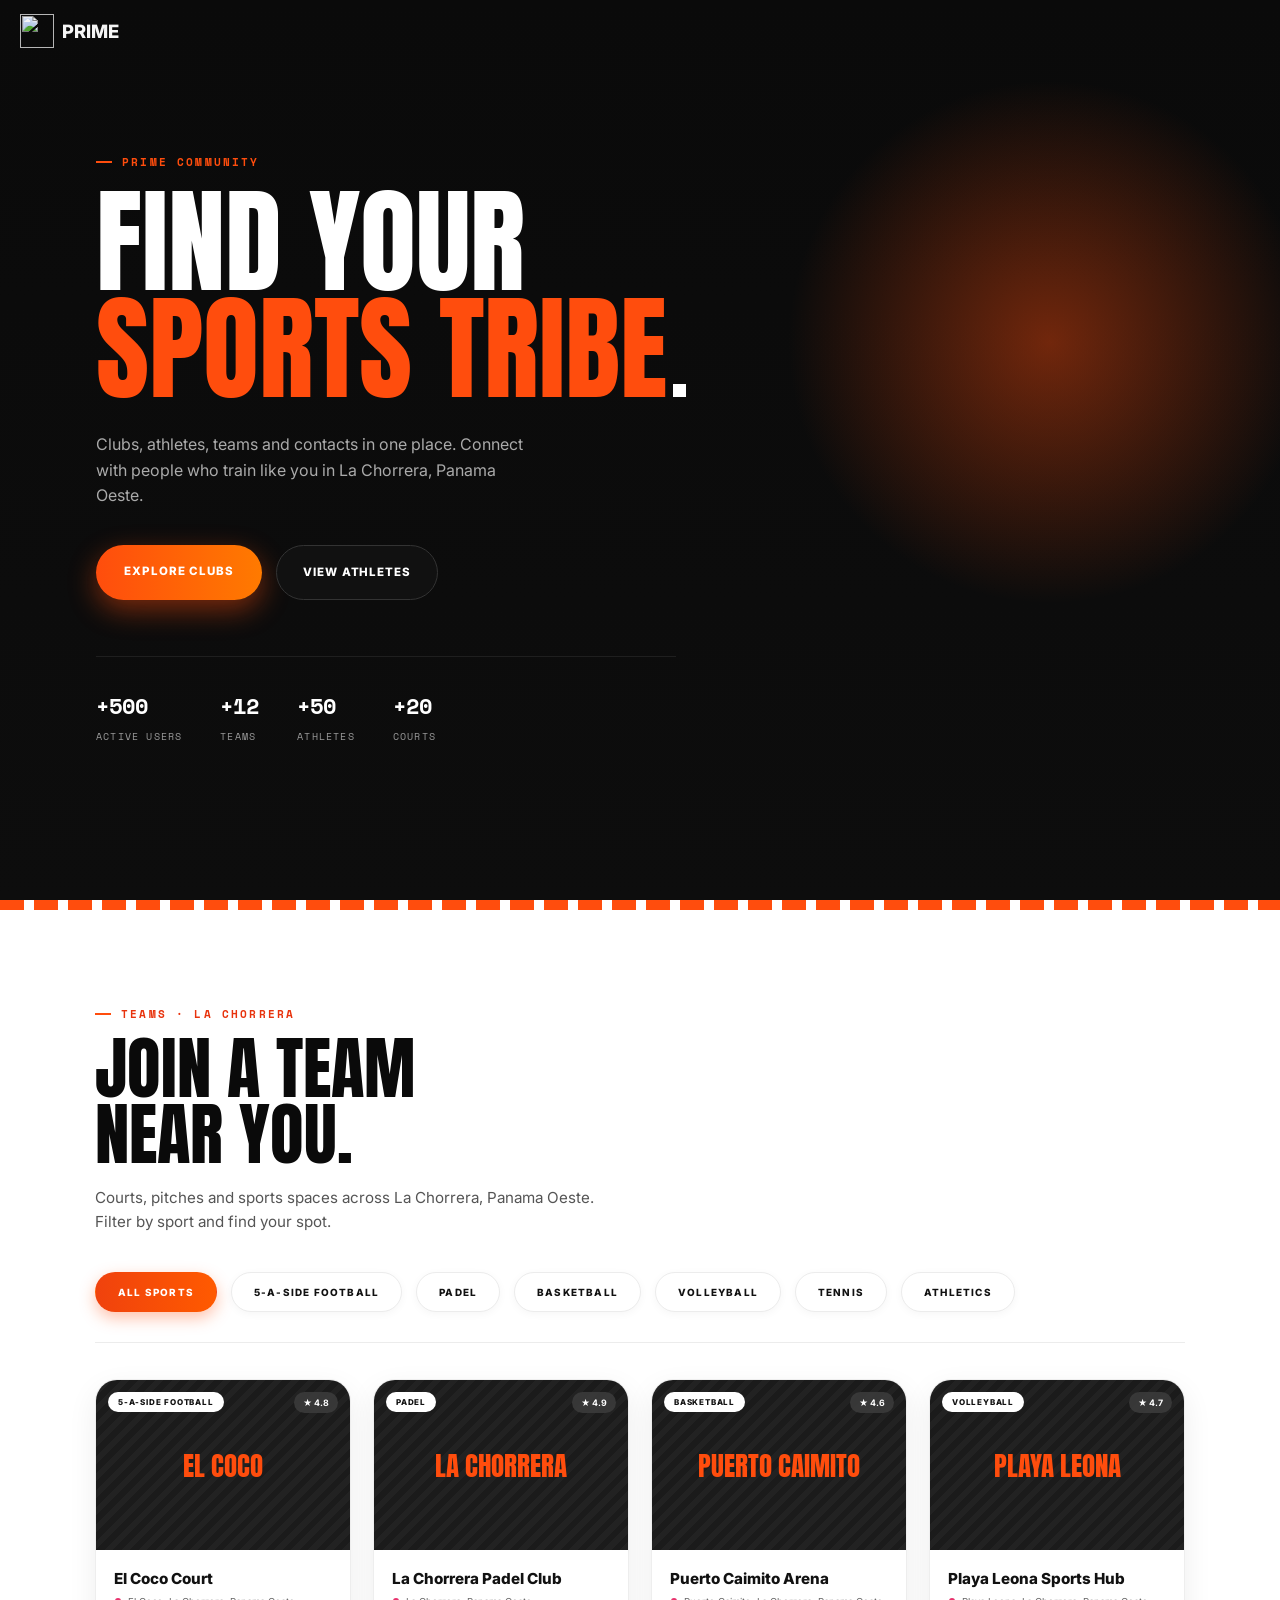
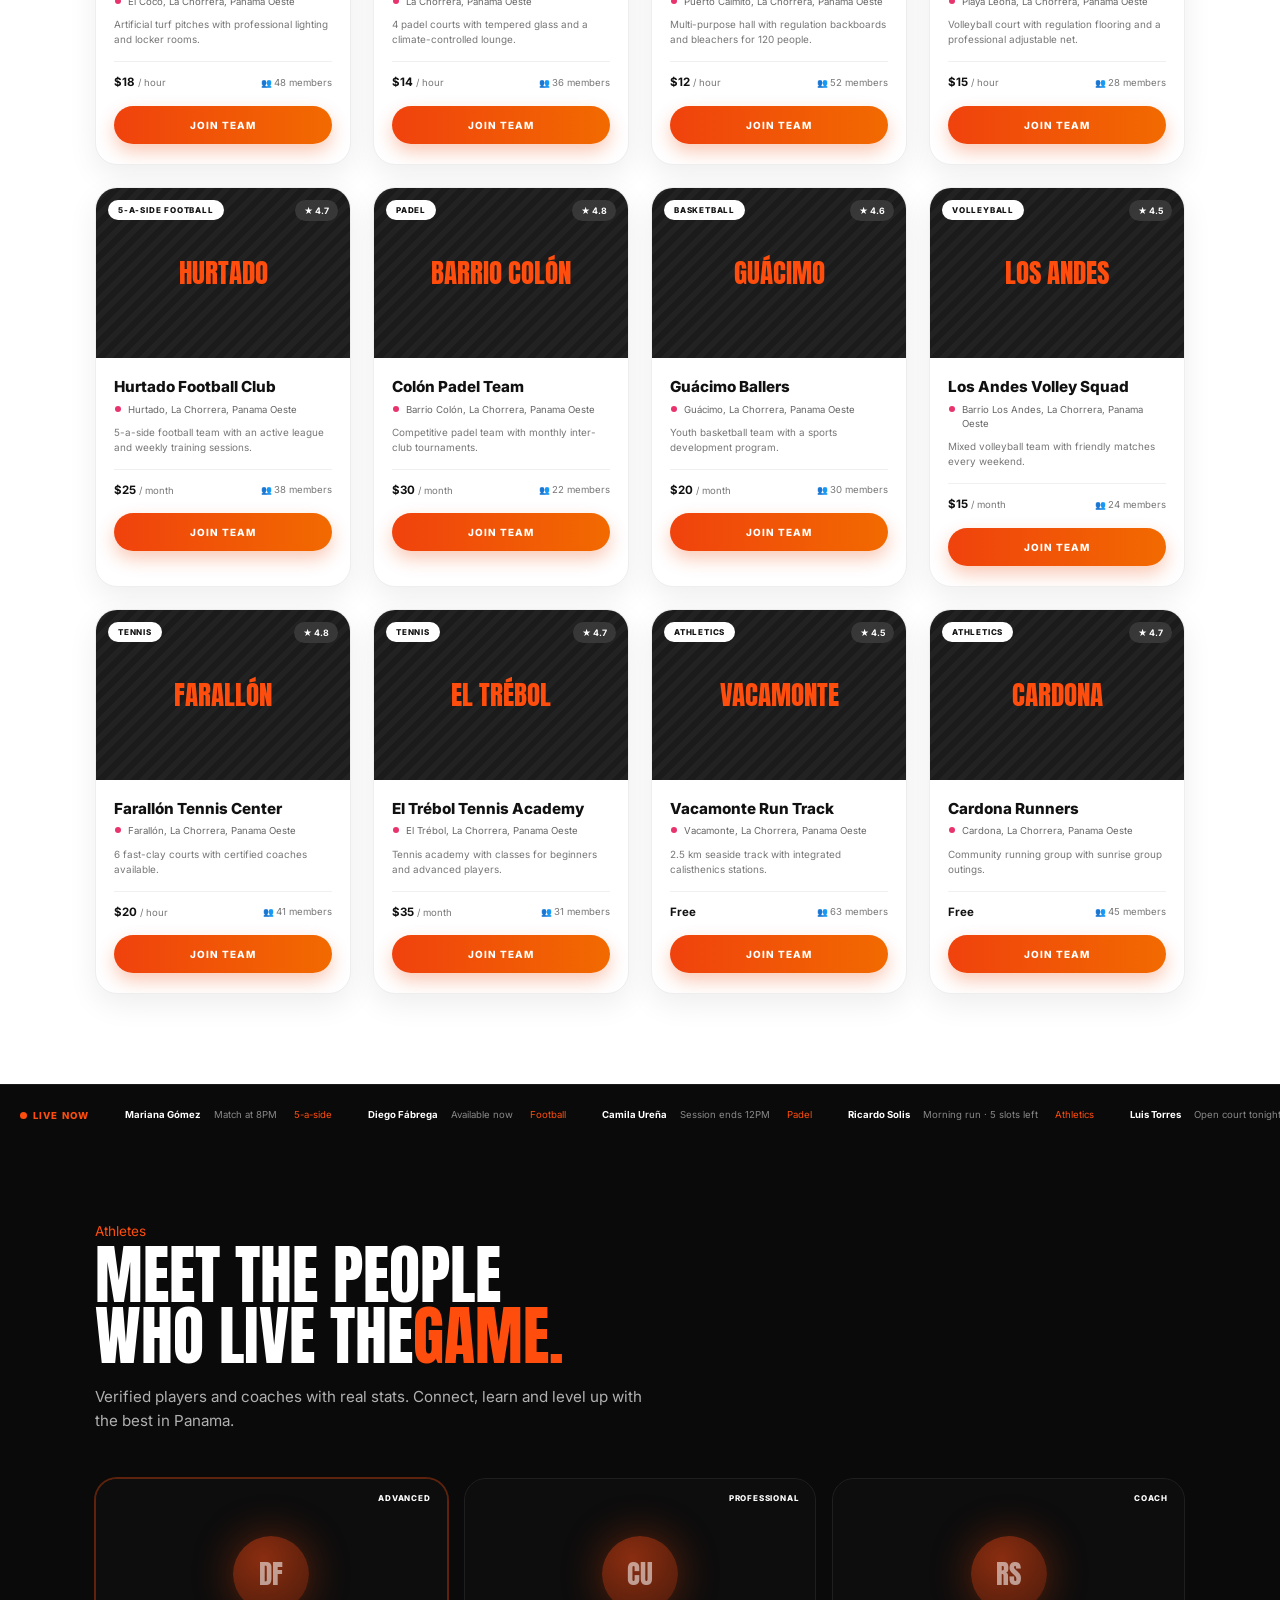
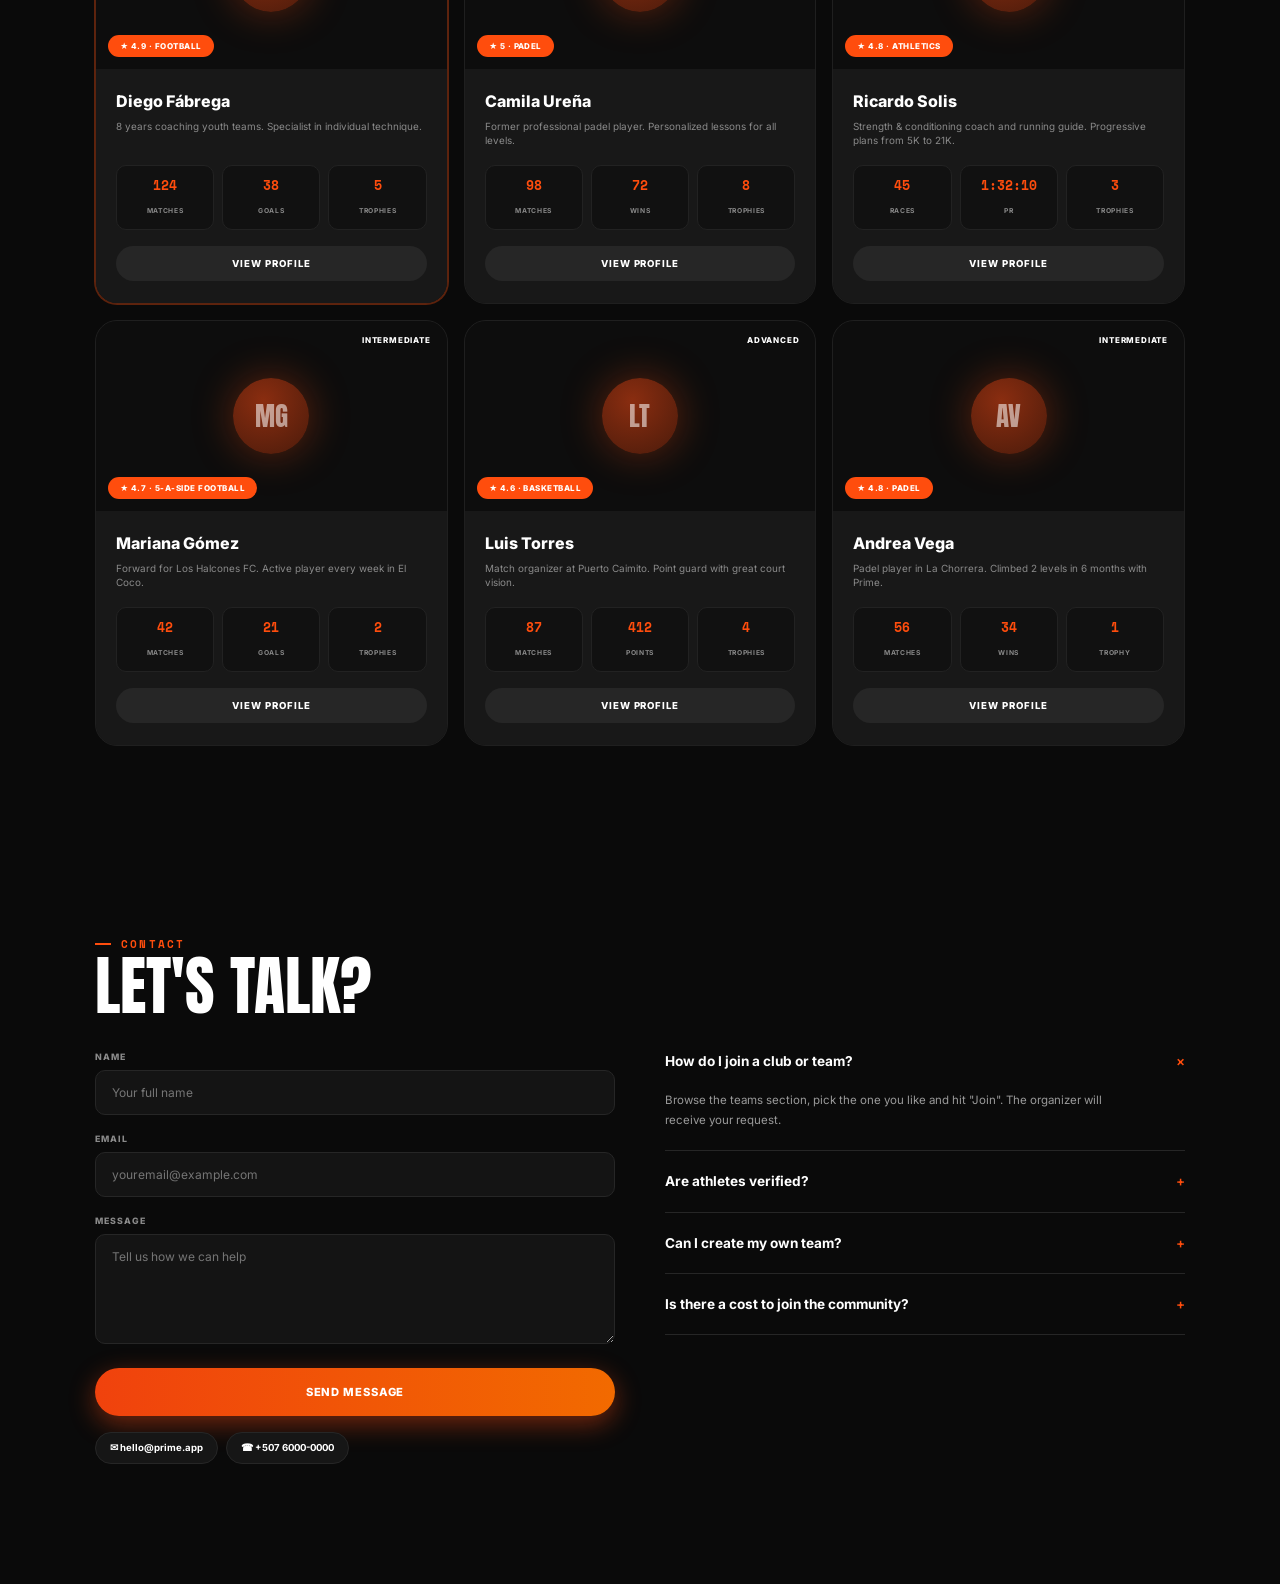
==== community.html @ 1e7c61e5 "Add files via upload" ====
<!DOCTYPE html>
<html lang="en">
<head>
  <meta charset="UTF-8">
  <meta name="viewport" content="width=device-width, initial-scale=1.0">
  <title>Community | PRIME</title>
  <link rel="preconnect" href="https://fonts.googleapis.com">
  <link rel="preconnect" href="https://fonts.gstatic.com" crossorigin>
  <link href="https://fonts.googleapis.com/css2?family=Anton&family=Inter:wght@400;500;600;700;800&family=Space+Mono:wght@400;700&display=swap" rel="stylesheet">
  <link rel="stylesheet" href="community.css">
</head>
<body>

  <!-- ===================== HEADER ===================== -->
  <header class="topbar">
    <a href="index.html" class="brand">
      <img src="images/logo.png" alt="" class="brand-icon">
      <span>PRIME</span>
    </a>
  </header>

  <main>

    <!-- ===================== HERO ===================== -->
    <section class="hero" id="top">
      <div class="hero-inner">
        <p class="kicker mono"><span class="dash"></span>PRIME COMMUNITY</p>
        <h1 class="hero-title">
          FIND YOUR<br>
          <span class="accent">SPORTS TRIBE</span><i class="square"></i>
        </h1>
        <p class="hero-text">Clubs, athletes, teams and contacts in one place. Connect with people who train like you in La Chorrera, Panama Oeste.</p>

        <div class="hero-actions">
          <a href="#teams" class="btn-orange-pill">EXPLORE CLUBS</a>
          <a href="#athletes" class="btn-outline-pill">VIEW ATHLETES</a>
        </div>

        <ul class="hero-stats">
          <li><strong>+500</strong><span>ACTIVE USERS</span></li>
          <li><strong>+12</strong><span>TEAMS</span></li>
          <li><strong>+50</strong><span>ATHLETES</span></li>
          <li><strong>+20</strong><span>COURTS</span></li>
        </ul>
      </div>
    </section>

    <!-- Línea punteada naranja -->
    <div class="dash-band" aria-hidden="true"></div>

    <!-- ===================== TEAMS ===================== -->
    <section class="teams" id="teams">
      <div class="wrap">
        <p class="kicker mono red"><span class="dash"></span>TEAMS · LA CHORRERA</p>
        <h2 class="title title-dark">JOIN A TEAM<br>NEAR YOU.</h2>
        <p class="lead">Courts, pitches and sports spaces across La Chorrera, Panama Oeste.<br>Filter by sport and find your spot.</p>

        <!-- Filtros -->
        <div class="filters" id="filters">
          <button type="button" class="filter active" data-filter="all">ALL SPORTS</button>
          <button type="button" class="filter" data-filter="football">5-A-SIDE FOOTBALL</button>
          <button type="button" class="filter" data-filter="padel">PADEL</button>
          <button type="button" class="filter" data-filter="basketball">BASKETBALL</button>
          <button type="button" class="filter" data-filter="volleyball">VOLLEYBALL</button>
          <button type="button" class="filter" data-filter="tennis">TENNIS</button>
          <button type="button" class="filter" data-filter="athletics">ATHLETICS</button>
        </div>

        <!-- Tarjetas de equipos -->
        <div class="team-grid" id="teamGrid">

          <!-- Football -->
          <article class="team-card" data-sport="football">
            <div class="team-cover">
              <span class="sport-tag">5-A-SIDE FOOTBALL</span>
              <span class="rating">★ 4.8</span>
              <h3>EL COCO</h3>
            </div>
            <div class="team-body">
              <h4>El Coco Court</h4>
              <p class="loc">El Coco, La Chorrera, Panama Oeste</p>
              <p class="desc">Artificial turf pitches with professional lighting and locker rooms.</p>
              <div class="team-meta"><span class="price"><b>$18</b> / hour</span><span class="members">48 members</span></div>
              <a href="#" class="btn-join" data-join>JOIN TEAM</a>
            </div>
          </article>

          <article class="team-card" data-sport="padel">
            <div class="team-cover">
              <span class="sport-tag">PADEL</span>
              <span class="rating">★ 4.9</span>
              <h3>LA CHORRERA</h3>
            </div>
            <div class="team-body">
              <h4>La Chorrera Padel Club</h4>
              <p class="loc">La Chorrera, Panama Oeste</p>
              <p class="desc">4 padel courts with tempered glass and a climate-controlled lounge.</p>
              <div class="team-meta"><span class="price"><b>$14</b> / hour</span><span class="members">36 members</span></div>
              <a href="#" class="btn-join" data-join>JOIN TEAM</a>
            </div>
          </article>

          <article class="team-card" data-sport="basketball">
            <div class="team-cover">
              <span class="sport-tag">BASKETBALL</span>
              <span class="rating">★ 4.6</span>
              <h3>PUERTO CAIMITO</h3>
            </div>
            <div class="team-body">
              <h4>Puerto Caimito Arena</h4>
              <p class="loc">Puerto Caimito, La Chorrera, Panama Oeste</p>
              <p class="desc">Multi-purpose hall with regulation backboards and bleachers for 120 people.</p>
              <div class="team-meta"><span class="price"><b>$12</b> / hour</span><span class="members">52 members</span></div>
              <a href="#" class="btn-join" data-join>JOIN TEAM</a>
            </div>
          </article>

          <article class="team-card" data-sport="volleyball">
            <div class="team-cover">
              <span class="sport-tag">VOLLEYBALL</span>
              <span class="rating">★ 4.7</span>
              <h3>PLAYA LEONA</h3>
            </div>
            <div class="team-body">
              <h4>Playa Leona Sports Hub</h4>
              <p class="loc">Playa Leona, La Chorrera, Panama Oeste</p>
              <p class="desc">Volleyball court with regulation flooring and a professional adjustable net.</p>
              <div class="team-meta"><span class="price"><b>$15</b> / hour</span><span class="members">28 members</span></div>
              <a href="#" class="btn-join" data-join>JOIN TEAM</a>
            </div>
          </article>

          <article class="team-card" data-sport="football">
            <div class="team-cover">
              <span class="sport-tag">5-A-SIDE FOOTBALL</span>
              <span class="rating">★ 4.7</span>
              <h3>HURTADO</h3>
            </div>
            <div class="team-body">
              <h4>Hurtado Football Club</h4>
              <p class="loc">Hurtado, La Chorrera, Panama Oeste</p>
              <p class="desc">5-a-side football team with an active league and weekly training sessions.</p>
              <div class="team-meta"><span class="price"><b>$25</b> / month</span><span class="members">38 members</span></div>
              <a href="#" class="btn-join" data-join>JOIN TEAM</a>
            </div>
          </article>

          <article class="team-card" data-sport="padel">
            <div class="team-cover">
              <span class="sport-tag">PADEL</span>
              <span class="rating">★ 4.8</span>
              <h3>BARRIO COLÓN</h3>
            </div>
            <div class="team-body">
              <h4>Colón Padel Team</h4>
              <p class="loc">Barrio Colón, La Chorrera, Panama Oeste</p>
              <p class="desc">Competitive padel team with monthly inter-club tournaments.</p>
              <div class="team-meta"><span class="price"><b>$30</b> / month</span><span class="members">22 members</span></div>
              <a href="#" class="btn-join" data-join>JOIN TEAM</a>
            </div>
          </article>

          <article class="team-card" data-sport="basketball">
            <div class="team-cover">
              <span class="sport-tag">BASKETBALL</span>
              <span class="rating">★ 4.6</span>
              <h3>GUÁCIMO</h3>
            </div>
            <div class="team-body">
              <h4>Guácimo Ballers</h4>
              <p class="loc">Guácimo, La Chorrera, Panama Oeste</p>
              <p class="desc">Youth basketball team with a sports development program.</p>
              <div class="team-meta"><span class="price"><b>$20</b> / month</span><span class="members">30 members</span></div>
              <a href="#" class="btn-join" data-join>JOIN TEAM</a>
            </div>
          </article>

          <article class="team-card" data-sport="volleyball">
            <div class="team-cover">
              <span class="sport-tag">VOLLEYBALL</span>
              <span class="rating">★ 4.5</span>
              <h3>LOS ANDES</h3>
            </div>
            <div class="team-body">
              <h4>Los Andes Volley Squad</h4>
              <p class="loc">Barrio Los Andes, La Chorrera, Panama Oeste</p>
              <p class="desc">Mixed volleyball team with friendly matches every weekend.</p>
              <div class="team-meta"><span class="price"><b>$15</b> / month</span><span class="members">24 members</span></div>
              <a href="#" class="btn-join" data-join>JOIN TEAM</a>
            </div>
          </article>

          <article class="team-card" data-sport="tennis">
            <div class="team-cover">
              <span class="sport-tag">TENNIS</span>
              <span class="rating">★ 4.8</span>
              <h3>FARALLÓN</h3>
            </div>
            <div class="team-body">
              <h4>Farallón Tennis Center</h4>
              <p class="loc">Farallón, La Chorrera, Panama Oeste</p>
              <p class="desc">6 fast-clay courts with certified coaches available.</p>
              <div class="team-meta"><span class="price"><b>$20</b> / hour</span><span class="members">41 members</span></div>
              <a href="#" class="btn-join" data-join>JOIN TEAM</a>
            </div>
          </article>

          <article class="team-card" data-sport="tennis">
            <div class="team-cover">
              <span class="sport-tag">TENNIS</span>
              <span class="rating">★ 4.7</span>
              <h3>EL TRÉBOL</h3>
            </div>
            <div class="team-body">
              <h4>El Trébol Tennis Academy</h4>
              <p class="loc">El Trébol, La Chorrera, Panama Oeste</p>
              <p class="desc">Tennis academy with classes for beginners and advanced players.</p>
              <div class="team-meta"><span class="price"><b>$35</b> / month</span><span class="members">31 members</span></div>
              <a href="#" class="btn-join" data-join>JOIN TEAM</a>
            </div>
          </article>

          <article class="team-card" data-sport="athletics">
            <div class="team-cover">
              <span class="sport-tag">ATHLETICS</span>
              <span class="rating">★ 4.5</span>
              <h3>VACAMONTE</h3>
            </div>
            <div class="team-body">
              <h4>Vacamonte Run Track</h4>
              <p class="loc">Vacamonte, La Chorrera, Panama Oeste</p>
              <p class="desc">2.5 km seaside track with integrated calisthenics stations.</p>
              <div class="team-meta"><span class="price"><b>Free</b></span><span class="members">63 members</span></div>
              <a href="#" class="btn-join" data-join>JOIN TEAM</a>
            </div>
          </article>

          <article class="team-card" data-sport="athletics">
            <div class="team-cover">
              <span class="sport-tag">ATHLETICS</span>
              <span class="rating">★ 4.7</span>
              <h3>CARDONA</h3>
            </div>
            <div class="team-body">
              <h4>Cardona Runners</h4>
              <p class="loc">Cardona, La Chorrera, Panama Oeste</p>
              <p class="desc">Community running group with sunrise group outings.</p>
              <div class="team-meta"><span class="price"><b>Free</b></span><span class="members">45 members</span></div>
              <a href="#" class="btn-join" data-join>JOIN TEAM</a>
            </div>
          </article>

        </div>
      </div>
    </section>

    <!-- ===================== LIVE TICKER ===================== -->
    <div class="ticker" aria-label="Live activity">
      <div class="ticker-track">
        <span class="live"><i></i>LIVE NOW</span>
        <span class="t-item"><b>Mariana Gómez</b> Match at 8PM <em>5-a-side</em></span>
        <span class="t-item"><b>Diego Fábrega</b> Available now <em>Football</em></span>
        <span class="t-item"><b>Camila Ureña</b> Session ends 12PM <em>Padel</em></span>
        <span class="t-item"><b>Ricardo Solis</b> Morning run · 5 slots left <em>Athletics</em></span>
        <span class="t-item"><b>Luis Torres</b> Open court tonight <em>Basketball</em></span>
        <!-- Repetido para que el desplazamiento sea continuo -->
        <span class="live"><i></i>LIVE NOW</span>
        <span class="t-item"><b>Mariana Gómez</b> Match at 8PM <em>5-a-side</em></span>
        <span class="t-item"><b>Diego Fábrega</b> Available now <em>Football</em></span>
        <span class="t-item"><b>Camila Ureña</b> Session ends 12PM <em>Padel</em></span>
        <span class="t-item"><b>Ricardo Solis</b> Morning run · 5 slots left <em>Athletics</em></span>
        <span class="t-item"><b>Luis Torres</b> Open court tonight <em>Basketball</em></span>
      </div>
    </div>

    <!-- ===================== ATHLETES ===================== -->
    <section class="athletes" id="athletes">
      <div class="wrap">
        <p class="kicker-plain">Athletes</p>
        <h2 class="title title-light">MEET THE PEOPLE<br>WHO LIVE THE<span class="accent">GAME.</span></h2>
        <p class="lead lead-light">Verified players and coaches with real stats. Connect, learn and level up with the best in Panama.</p>

        <div class="athlete-grid">

          <article class="athlete-card featured">
            <div class="athlete-top">
              <span class="level">ADVANCED</span>
              <div class="avatar">DF</div>
              <span class="pill">★ 4.9 · FOOTBALL</span>
            </div>
            <div class="athlete-body">
              <h3>Diego Fábrega</h3>
              <p>8 years coaching youth teams. Specialist in individual technique.</p>
              <ul class="stats3">
                <li><strong>124</strong><span>MATCHES</span></li>
                <li><strong>38</strong><span>GOALS</span></li>
                <li><strong>5</strong><span>TROPHIES</span></li>
              </ul>
              <a href="#" class="btn-profile" data-athlete="df">VIEW PROFILE</a>
            </div>
          </article>

          <article class="athlete-card">
            <div class="athlete-top">
              <span class="level">PROFESSIONAL</span>
              <div class="avatar">CU</div>
              <span class="pill">★ 5 · PADEL</span>
            </div>
            <div class="athlete-body">
              <h3>Camila Ureña</h3>
              <p>Former professional padel player. Personalized lessons for all levels.</p>
              <ul class="stats3">
                <li><strong>98</strong><span>MATCHES</span></li>
                <li><strong>72</strong><span>WINS</span></li>
                <li><strong>8</strong><span>TROPHIES</span></li>
              </ul>
              <a href="#" class="btn-profile" data-athlete="cu">VIEW PROFILE</a>
            </div>
          </article>

          <article class="athlete-card">
            <div class="athlete-top">
              <span class="level">COACH</span>
              <div class="avatar">RS</div>
              <span class="pill">★ 4.8 · ATHLETICS</span>
            </div>
            <div class="athlete-body">
              <h3>Ricardo Solis</h3>
              <p>Strength &amp; conditioning coach and running guide. Progressive plans from 5K to 21K.</p>
              <ul class="stats3">
                <li><strong>45</strong><span>RACES</span></li>
                <li><strong>1:32:10</strong><span>PR</span></li>
                <li><strong>3</strong><span>TROPHIES</span></li>
              </ul>
              <a href="#" class="btn-profile" data-athlete="rs">VIEW PROFILE</a>
            </div>
          </article>

          <article class="athlete-card">
            <div class="athlete-top">
              <span class="level">INTERMEDIATE</span>
              <div class="avatar">MG</div>
              <span class="pill">★ 4.7 · 5-A-SIDE FOOTBALL</span>
            </div>
            <div class="athlete-body">
              <h3>Mariana Gómez</h3>
              <p>Forward for Los Halcones FC. Active player every week in El Coco.</p>
              <ul class="stats3">
                <li><strong>42</strong><span>MATCHES</span></li>
                <li><strong>21</strong><span>GOALS</span></li>
                <li><strong>2</strong><span>TROPHIES</span></li>
              </ul>
              <a href="#" class="btn-profile" data-athlete="mg">VIEW PROFILE</a>
            </div>
          </article>

          <article class="athlete-card">
            <div class="athlete-top">
              <span class="level">ADVANCED</span>
              <div class="avatar">LT</div>
              <span class="pill">★ 4.6 · BASKETBALL</span>
            </div>
            <div class="athlete-body">
              <h3>Luis Torres</h3>
              <p>Match organizer at Puerto Caimito. Point guard with great court vision.</p>
              <ul class="stats3">
                <li><strong>87</strong><span>MATCHES</span></li>
                <li><strong>412</strong><span>POINTS</span></li>
                <li><strong>4</strong><span>TROPHIES</span></li>
              </ul>
              <a href="#" class="btn-profile" data-athlete="lt">VIEW PROFILE</a>
            </div>
          </article>

          <article class="athlete-card">
            <div class="athlete-top">
              <span class="level">INTERMEDIATE</span>
              <div class="avatar">AV</div>
              <span class="pill">★ 4.8 · PADEL</span>
            </div>
            <div class="athlete-body">
              <h3>Andrea Vega</h3>
              <p>Padel player in La Chorrera. Climbed 2 levels in 6 months with Prime.</p>
              <ul class="stats3">
                <li><strong>56</strong><span>MATCHES</span></li>
                <li><strong>34</strong><span>WINS</span></li>
                <li><strong>1</strong><span>TROPHY</span></li>
              </ul>
              <a href="#" class="btn-profile" data-athlete="av">VIEW PROFILE</a>
            </div>
          </article>

        </div>
      </div>
    </section>

    <!-- ===================== CONTACT ===================== -->
    <section class="contact" id="contact">
      <div class="wrap">
        <p class="kicker mono"><span class="dash"></span>CONTACT</p>
        <h2 class="title title-light">LET'S TALK?</h2>

        <div class="contact-grid">
          <form class="contact-form" action="#" method="post">
            <label for="c-name">NAME</label>
            <input type="text" id="c-name" name="name" placeholder="Your full name" required>

            <label for="c-email">EMAIL</label>
            <input type="email" id="c-email" name="email" placeholder="youremail@example.com" required>

            <label for="c-message">MESSAGE</label>
            <textarea id="c-message" name="message" placeholder="Tell us how we can help"></textarea>

            <button type="submit" class="btn-send">SEND MESSAGE</button>

            <div class="contact-pills">
              <a href="mailto:hello@prime.app">✉ hello@prime.app</a>
              <a href="tel:+50760000000">☎ +507 6000-0000</a>
            </div>
          </form>

          <div class="faq">
            <details open>
              <summary>How do I join a club or team?</summary>
              <p>Browse the teams section, pick the one you like and hit "Join". The organizer will receive your request.</p>
            </details>
            <details>
              <summary>Are athletes verified?</summary>
              <p>Yes. Every athlete and coach profile is reviewed and verified by the Prime team.</p>
            </details>
            <details>
              <summary>Can I create my own team?</summary>
              <p>Yes. Sign in, open your profile and create a group. You can invite players and organize matches.</p>
            </details>
            <details>
              <summary>Is there a cost to join the community?</summary>
              <p>Joining the community is free. Some teams and coaches charge their own fees, shown on each card.</p>
            </details>
          </div>
        </div>
      </div>
    </section>

  </main>

  <!-- ===================== MODAL: REGISTRATION ===================== -->
  <div class="overlay" id="joinOverlay" hidden>
    <div class="modal" role="dialog" aria-modal="true" aria-labelledby="joinName">
      <div class="modal-left">
        <span class="sport-tag" id="joinTag"></span>
        <h3 id="joinName"></h3>
        <p class="modal-place" id="joinPlace"></p>
        <p class="modal-meta"><span id="joinRating"></span><span id="joinMembers"></span></p>
      </div>
      <div class="modal-right">
        <button type="button" class="close" data-close aria-label="Close">×</button>
        <p class="kicker mono red">REGISTRATION</p>
        <p class="modal-desc" id="joinDesc"></p>
        <ul class="feature-chips" id="joinFeatures"></ul>

        <form id="joinForm" action="#" method="post">
          <label for="j-name">FULL NAME</label>
          <input type="text" id="j-name" name="name" placeholder="John Doe" required>
          <label for="j-email">EMAIL</label>
          <input type="email" id="j-email" name="email" placeholder="john@email.com" required>
          <label for="j-phone">PHONE</label>
          <input type="tel" id="j-phone" name="phone" placeholder="+507 6000 0000" required>
          <button type="submit" class="btn-claim">CLAIM YOUR SPOT</button>
        </form>
        <p class="join-done" id="joinDone" hidden>You're in! The organizer will contact you shortly.</p>
      </div>
    </div>
  </div>

  <!-- ===================== DRAWER: ATHLETE PROFILE ===================== -->
  <div class="overlay overlay-drawer" id="profileOverlay" hidden>
    <aside class="drawer" role="dialog" aria-modal="true" aria-label="Athlete profile">
      <button type="button" class="close close-light" data-close aria-label="Close">×</button>
      <div class="drawer-scroll" id="drawerContent"></div>
      <div class="drawer-bar">
        <form class="quick-msg" id="quickForm">
          <input type="text" id="quickInput" placeholder="Quick message to Camila...">
          <button type="submit" aria-label="Send">➤</button>
        </form>
        <button type="button" class="btn-secure" id="secureBtn">SECURE SESSION</button>
      </div>
    </aside>
  </div>

  <script src="community.js"></script>
</body>
</html>
---- community.css ----
/* =========================================================
   PRIME — community.css  (solo para community.html)
   ========================================================= */

:root {
  --bg: #0a0a0a;
  --card-dark: #151515;
  --line: #262626;
  --orange: #ff4d0d;
  --orange-2: #ff7a00;
  --font-display: 'Anton', 'Impact', sans-serif;
  --font-body: 'Inter', sans-serif;
  --font-mono: 'Space Mono', monospace;
}

* { margin: 0; padding: 0; box-sizing: border-box; }
html { scroll-behavior: smooth; }
body { background: var(--bg); color: #fff; font-family: var(--font-body); line-height: 1.5; }
a { color: inherit; text-decoration: none; }
button { font-family: inherit; cursor: pointer; }
.mono { font-family: var(--font-mono); }
.accent { color: var(--orange); }
[hidden] { display: none !important; }

/* ---------- Header ---------- */
.topbar { position: fixed; top: 0; left: 0; z-index: 50; padding: 14px 20px; mix-blend-mode: difference; }
.brand { display: inline-flex; align-items: center; gap: 8px; font: 800 1.15rem var(--font-body); color: #fff; }
.brand-icon { width: 34px; height: 34px; object-fit: contain; }

/* ---------- Shared ---------- */
.kicker {
  display: flex; align-items: center; gap: 10px;
  color: var(--orange); font-size: .68rem; font-weight: 700; letter-spacing: .2em;
}
.kicker .dash { width: 16px; height: 2px; background: var(--orange); }
.kicker.red { color: #e8330d; }
.kicker-plain { color: var(--orange); font-size: .85rem; margin-bottom: 4px; }
.wrap { width: min(1700px, 100% - 190px); margin: 0 auto; }
.title { font: 400 clamp(3rem, 5.4vw, 4.8rem) var(--font-display); line-height: .95; text-transform: uppercase; margin-top: 14px; }
.title-dark { color: #0a0a0a; }
.title-light { color: #fff; margin-top: 4px; }
.lead { margin-top: 18px; font-size: .95rem; color: #555; max-width: 640px; line-height: 1.6; }
.lead-light { color: #b0b0b0; max-width: 560px; }

/* =========================================================
   HERO
   ========================================================= */
.hero {
  min-height: 100vh; display: flex; align-items: center;
  background:
    radial-gradient(circle at 82% 38%, rgba(255, 77, 13, .42), transparent 22%),
    linear-gradient(180deg, #0a0a0a, #0d0d0d);
}
.hero-inner { padding: 0 96px; width: 100%; }
.hero-title { font: 400 clamp(5rem, 9vw, 8.4rem) var(--font-display); line-height: .93; text-transform: uppercase; margin-top: 18px; }
.hero-title .square { display: inline-block; width: .11em; height: .11em; background: #fff; margin-left: 6px; }
.hero-text { max-width: 440px; margin-top: 30px; font-size: 1rem; color: #aaa; line-height: 1.6; }
.hero-actions { display: flex; gap: 14px; margin-top: 36px; }
.btn-orange-pill {
  background: linear-gradient(90deg, var(--orange), var(--orange-2)); color: #fff;
  font-weight: 800; font-size: .72rem; letter-spacing: .08em;
  padding: 18px 28px; border-radius: 999px; box-shadow: 0 10px 28px rgba(255, 77, 13, .45);
}
.btn-outline-pill {
  border: 1px solid #333; background: #111; color: #fff;
  font-weight: 800; font-size: .72rem; letter-spacing: .08em; padding: 18px 26px; border-radius: 999px;
}
.btn-outline-pill:hover { border-color: var(--orange); }
.hero-stats { list-style: none; display: flex; gap: 38px; margin-top: 56px; padding-top: 32px; border-top: 1px solid #1f1f1f; width: 580px; max-width: 100%; }
.hero-stats strong { display: block; font: 700 1.4rem var(--font-mono); }
.hero-stats span { font: 400 .62rem var(--font-mono); color: #999; letter-spacing: .12em; }

/* Banda punteada */
.dash-band {
  height: 16px; background: #fff; position: relative;
}
.dash-band::before {
  content: ""; position: absolute; left: 0; right: 0; top: 0; height: 10px;
  background: repeating-linear-gradient(90deg, var(--orange) 0 24px, transparent 24px 34px);
}

/* =========================================================
   TEAMS (zona clara)
   ========================================================= */
.teams { background: #fff; color: #111; padding: 90px 0 90px; }
.filters { display: flex; flex-wrap: wrap; gap: 14px; margin: 38px 0 0; padding-bottom: 30px; border-bottom: 1px solid #ececec; }
.filter {
  font: 800 .62rem var(--font-body); letter-spacing: .12em; color: #111;
  background: #fff; border: 1px solid #ececec; border-radius: 999px; padding: 13px 22px;
  box-shadow: 0 2px 8px rgba(0,0,0,.04); transition: .2s;
}
.filter:hover { border-color: #bbb; }
.filter.active { background: linear-gradient(90deg, #f0420d, #ff5a00); color: #fff; border-color: transparent; box-shadow: 0 6px 16px rgba(255, 77, 13, .35); }

.team-grid { display: grid; grid-template-columns: repeat(4, 1fr); gap: 22px; margin-top: 36px; }
.team-card {
  background: #fff; border: 1px solid #eee; border-radius: 22px; overflow: hidden;
  box-shadow: 0 10px 30px rgba(0,0,0,.07); transition: .25s;
}
.team-card:hover { transform: translateY(-4px); box-shadow: 0 18px 40px rgba(255, 77, 13, .18); }
.team-cover {
  position: relative; height: 170px; display: grid; place-items: center; text-align: center; padding: 0 14px;
  background: repeating-linear-gradient(135deg, #1b1b1b 0 6px, #222 6px 12px);
}
.team-cover h3 { font: 400 1.7rem var(--font-display); color: #ff4d0d; line-height: 1; text-transform: uppercase; }
.sport-tag {
  position: absolute; top: 12px; left: 12px; background: #fff; color: #111;
  font: 800 .5rem var(--font-body); letter-spacing: .1em; padding: 5px 10px; border-radius: 999px;
}
.rating {
  position: absolute; top: 12px; right: 12px; background: rgba(60,60,60,.85); color: #fff;
  font: 700 .55rem var(--font-body); padding: 5px 9px; border-radius: 999px;
}
.team-body { padding: 18px 18px 20px; }
.team-body h4 { font-size: .95rem; font-weight: 800; }
.loc { font-size: .6rem; color: #666; margin-top: 4px; padding-left: 14px; position: relative; }
.loc::before { content: ""; position: absolute; left: 1px; top: 3px; width: 6px; height: 6px; border-radius: 50%; background: #e8336d; }
.desc { font-size: .62rem; color: #777; margin-top: 8px; min-height: 32px; line-height: 1.5; }
.team-meta {
  display: flex; justify-content: space-between; align-items: center;
  margin: 12px 0 14px; padding-top: 12px; border-top: 1px solid #f0f0f0; font-size: .6rem; color: #777;
}
.team-meta b { color: #111; font-size: .72rem; }
.members::before { content: "👥 "; font-size: .55rem; }
.btn-join {
  display: block; text-align: center; color: #fff; font: 800 .62rem var(--font-body); letter-spacing: .1em;
  padding: 13px; border-radius: 999px; background: linear-gradient(90deg, #f0420d, #f26a00);
  box-shadow: 0 8px 18px rgba(240, 80, 18, .3);
}
.btn-join:hover { filter: brightness(1.08); }

/* =========================================================
   TICKER
   ========================================================= */
.ticker { background: #0a0a0a; overflow: hidden; white-space: nowrap; padding: 16px 0; border-top: 1px solid #1a1a1a; }
.ticker-track { display: inline-flex; align-items: center; gap: 36px; animation: scroll 40s linear infinite; padding-left: 20px; }
.ticker:hover .ticker-track { animation-play-state: paused; }
.live { display: inline-flex; align-items: center; gap: 6px; color: var(--orange); font: 800 .6rem var(--font-body); letter-spacing: .12em; }
.live i { width: 7px; height: 7px; border-radius: 50%; background: var(--orange); }
.t-item { font-size: .6rem; color: #888; }
.t-item b { color: #fff; margin-right: 10px; }
.t-item em { color: var(--orange); font-style: normal; margin-left: 14px; }
@keyframes scroll { from { transform: translateX(0); } to { transform: translateX(-50%); } }

/* =========================================================
   ATHLETES
   ========================================================= */
.athletes { background: #0a0a0a; padding: 80px 0 90px; }
.athletes .wrap { width: min(1350px, 100% - 190px); }
.athletes .title { font-size: clamp(3rem, 5vw, 4.4rem); }
.athlete-grid { display: grid; grid-template-columns: repeat(3, 1fr); gap: 16px; margin-top: 44px; }
.athlete-card {
  background: #151515; border: 1px solid #1f1f1f; border-radius: 22px; overflow: hidden; transition: .25s;
}
.athlete-card.featured, .athlete-card:hover { border-color: #5a2410; box-shadow: 0 0 0 1px rgba(255, 77, 13, .35); }
.athlete-top {
  position: relative; height: 190px; display: grid; place-items: center;
  background: #0d0d0d;
}
.level { position: absolute; top: 14px; right: 16px; font: 800 .5rem var(--font-body); letter-spacing: .1em; }
.avatar {
  width: 76px; height: 76px; border-radius: 50%; display: grid; place-items: center;
  font: 400 1.7rem var(--font-display); color: rgba(255,255,255,.55);
  background: radial-gradient(circle at 40% 30%, #8a2d10, #4b1b0b);
  box-shadow: 0 0 40px rgba(255, 77, 13, .35);
}
.pill {
  position: absolute; left: 12px; bottom: 12px; background: #ff4d0d; color: #fff;
  font: 800 .5rem var(--font-body); letter-spacing: .06em; padding: 6px 12px; border-radius: 999px;
}
.athlete-body { padding: 20px 20px 22px; background: #181818; }
.athlete-body h3 { font-size: 1rem; font-weight: 800; }
.athlete-body p { font-size: .62rem; color: #8a8a8a; margin-top: 6px; min-height: 30px; line-height: 1.5; }
.stats3 { display: grid; grid-template-columns: repeat(3, 1fr); gap: 8px; margin: 16px 0; list-style: none; }
.stats3 li { background: #111; border: 1px solid #222; border-radius: 10px; text-align: center; padding: 10px 4px; }
.stats3 strong { display: block; color: #ff4d0d; font: 700 .8rem var(--font-mono); }
.stats3 span { font: 700 .42rem var(--font-body); color: #888; letter-spacing: .1em; }
.btn-profile {
  display: block; text-align: center; background: #262626; border-radius: 999px;
  font: 800 .6rem var(--font-body); letter-spacing: .1em; padding: 12px;
}
.btn-profile:hover { background: #333; }

/* ---------- Responsive ---------- */
@media (max-width: 1100px) { .team-grid { grid-template-columns: repeat(2, 1fr); } }
@media (max-width: 900px) {
  .wrap, .athletes .wrap { width: calc(100% - 40px); }
  .hero-inner { padding: 0 20px; }
  .hero-stats { gap: 22px; }
  .athlete-grid { grid-template-columns: 1fr; }
}
@media (max-width: 600px) { .team-grid { grid-template-columns: 1fr; } }

/* =========================================================
   VENTANAS (modal de registro + panel de perfil)
   ========================================================= */
body.no-scroll { overflow: hidden; }
.overlay {
  position: fixed; inset: 0; z-index: 100; display: flex; align-items: center; justify-content: center;
  background: rgba(10, 10, 10, .55); backdrop-filter: blur(10px); -webkit-backdrop-filter: blur(10px);
  opacity: 0; transition: opacity .25s;
}
.overlay.show { opacity: 1; }
.overlay-drawer { justify-content: flex-end; align-items: stretch; background: rgba(0, 0, 0, .6); }

.close {
  position: absolute; top: 18px; right: 20px; width: 28px; height: 28px; border: 0; background: none;
  font-size: 1.4rem; line-height: 1; color: #111; z-index: 3;
}
.close-light { color: #fff; }

/* ---------- Modal de registro ---------- */
.modal {
  display: grid; grid-template-columns: 1fr 1fr; width: min(940px, 100% - 40px); min-height: 340px;
  border-radius: 28px; overflow: hidden; background: #fff; color: #111;
  box-shadow: 0 40px 100px rgba(0,0,0,.5); transform: translateY(14px) scale(.98); transition: transform .25s;
}
.overlay.show .modal { transform: none; }
.modal-left {
  background: #151515; padding: 28px; display: flex; flex-direction: column; justify-content: flex-end; color: #fff;
  min-height: 340px;
}
.modal-left .sport-tag { position: static; align-self: flex-start; margin-bottom: 8px; }
.modal-left h3 { font: 400 2.4rem var(--font-display); color: #ff4d0d; line-height: 1; text-transform: uppercase; }
.modal-place { font-size: .7rem; color: #ccc; margin-top: 6px; padding-left: 14px; position: relative; }
.modal-place::before { content: ""; position: absolute; left: 1px; top: 4px; width: 6px; height: 6px; border-radius: 50%; background: #e8336d; }
.modal-meta { display: flex; gap: 14px; font-size: .65rem; color: #ddd; margin-top: 10px; }
.modal-meta span:first-child { color: #fff; }
.modal-right { padding: 28px 32px 30px; position: relative; }
.modal-desc { font-size: .72rem; color: #555; margin-top: 22px; line-height: 1.6; }
.feature-chips { display: flex; flex-wrap: wrap; gap: 8px; margin: 14px 0 22px; list-style: none; }
.feature-chips li { background: #f1f1f4; font-size: .6rem; font-weight: 600; padding: 6px 12px; border-radius: 999px; }
.modal-right label { display: block; font: 800 .55rem var(--font-body); letter-spacing: .12em; color: #333; margin-top: 12px; }
.modal-right input {
  width: 100%; border: 0; border-bottom: 1px solid #e3e3e6; padding: 8px 0 9px; font-size: .75rem; color: #111; background: none;
}
.modal-right input:focus { outline: none; border-color: #ff4d0d; }
.btn-claim {
  width: 100%; margin-top: 22px; border: 0; border-radius: 999px; color: #fff; font: 800 .65rem var(--font-body); letter-spacing: .1em;
  padding: 15px; background: linear-gradient(90deg, #f0420d, #f26a00); box-shadow: 0 10px 22px rgba(240, 80, 18, .35);
}
.join-done { margin-top: 40px; font-weight: 700; color: #e8330d; }

/* ---------- Panel lateral de perfil ---------- */
.drawer {
  position: relative; width: min(580px, 100%); height: 100%; background: #0f0f0f; color: #fff;
  display: flex; flex-direction: column; border-left: 1px solid #222;
  transform: translateX(40px); transition: transform .3s;
}
.overlay.show .drawer { transform: none; }
.drawer-scroll { flex: 1; overflow-y: auto; padding: 0 22px 20px; scrollbar-width: thin; scrollbar-color: #333 transparent; }
.drawer-hero { display: grid; place-items: center; padding: 40px 0 16px; background: radial-gradient(circle at 50% 70%, rgba(255,77,13,.25), transparent 60%); margin: 0 -22px; }
.avatar.xl { width: 110px; height: 110px; font-size: 2.6rem; }
.drawer-head { margin-top: 4px; }
.pill.static { position: static; display: inline-block; }
.level-chip { display: inline-block; margin-left: 8px; background: #1d1d1d; border: 1px solid #2c2c2c; font: 800 .5rem var(--font-body); letter-spacing: .08em; padding: 6px 10px; border-radius: 999px; }
.drawer-head h3 { font: 400 2.1rem var(--font-display); text-transform: uppercase; margin-top: 8px; line-height: 1; }
.d-label { font: 800 .55rem var(--font-body); letter-spacing: .18em; color: #bbb; margin: 24px 0 12px; padding-left: 8px; border-left: 3px solid var(--orange); line-height: 1; }
.d-text { font-size: .8rem; color: #ddd; line-height: 1.6; }
.perf { background: #151515; border: 1px solid #222; border-radius: 14px; padding: 8px 14px; }
.perf-row { padding: 10px 0; }
.perf-top { display: flex; justify-content: space-between; font: 800 .55rem var(--font-body); letter-spacing: .1em; }
.perf-top b { color: var(--orange); font-family: var(--font-mono); }
.bar { height: 3px; background: #2a2a2a; border-radius: 3px; margin-top: 6px; }
.bar i { display: block; height: 100%; background: var(--orange); border-radius: 3px; }
.spec { display: flex; flex-wrap: wrap; gap: 8px; list-style: none; }
.spec li { background: #151515; border: 1px solid #262626; border-radius: 8px; font-size: .6rem; font-weight: 600; padding: 8px 12px; }
.spec i { color: var(--orange); font-style: normal; margin-right: 6px; font-size: .6rem; }
.career { display: grid; grid-template-columns: repeat(3, 1fr); gap: 10px; list-style: none; }
.career li { background: #151515; border: 1px solid #262626; border-radius: 12px; text-align: center; padding: 14px 6px; }
.career strong { display: block; font: 700 1.1rem var(--font-mono); }
.career span { font: 800 .45rem var(--font-body); letter-spacing: .12em; color: #888; }
.review { background: #151515; border: 1px solid #222; border-radius: 14px; padding: 14px 16px; margin-bottom: 10px; }
.review-top { display: flex; justify-content: space-between; align-items: flex-start; }
.review-top b { display: block; font-size: .85rem; }
.review-top small { font-size: .55rem; color: #888; }
.stars { color: var(--orange); font-size: .6rem; letter-spacing: 2px; }
.achv { margin: 10px 0; background: rgba(255,77,13,.1); color: #ff6a33; font-size: .6rem; font-weight: 700; padding: 8px 12px; border-radius: 8px; }
.quote { font-size: .72rem; color: #ddd; }
.contact-box { background: #151515; border: 1px solid #222; border-radius: 14px; padding: 16px; }
.contact-box p { font-size: .72rem; margin-bottom: 10px; display: flex; gap: 10px; align-items: center; }
.contact-box p i { font-style: normal; color: var(--orange); width: 14px; }
.rate { display: flex; justify-content: space-between; align-items: center; margin-top: 18px; }
.rate span { font: 800 .55rem var(--font-body); letter-spacing: .12em; color: #aaa; }
.rate b { color: var(--orange); font: 700 .95rem var(--font-mono); }
.drawer-bar { padding: 14px 22px 20px; border-top: 1px solid #1c1c1c; background: #0f0f0f; }
.quick-msg { display: flex; gap: 10px; margin-bottom: 12px; }
.quick-msg input { flex: 1; background: #151515; border: 1px solid #262626; border-radius: 999px; padding: 12px 18px; color: #fff; font-size: .72rem; }
.quick-msg input:focus { outline: none; border-color: var(--orange); }
.quick-msg button { width: 42px; height: 42px; border-radius: 50%; border: 0; background: var(--orange); color: #fff; font-size: .8rem; }
.btn-secure { width: 100%; border: 0; border-radius: 999px; background: #fff; color: #111; font: 800 .65rem var(--font-body); letter-spacing: .12em; padding: 16px; }
.btn-secure:hover { background: #f0f0f0; }

/* =========================================================
   CONTACTO
   ========================================================= */
.contact { background: #0a0a0a; padding: 100px 0 120px; }
.contact .wrap { width: min(1350px, 100% - 190px); }
.contact .title { font-size: clamp(3rem, 5vw, 4.4rem); margin-bottom: 34px; }
.contact-grid { display: grid; grid-template-columns: 1fr 1fr; gap: 50px; }
.contact-form label { display: block; font: 800 .55rem var(--font-body); letter-spacing: .12em; color: #8a8a8a; margin-bottom: 8px; }
.contact-form input, .contact-form textarea {
  width: 100%; background: #141414; border: 1px solid #262626; border-radius: 10px;
  padding: 14px 16px; color: #fff; font: .75rem var(--font-body); margin-bottom: 18px;
}
.contact-form input:focus, .contact-form textarea:focus { outline: none; border-color: var(--orange); }
.contact-form textarea { height: 110px; resize: vertical; }
.btn-send {
  width: 100%; height: 48px; border: 0; border-radius: 999px; color: #fff; font: 800 .7rem var(--font-body); letter-spacing: .08em;
  background: linear-gradient(90deg, #f0420d, #f26a00); box-shadow: 0 8px 26px rgba(240, 70, 18, .45);
}
.contact-pills { display: flex; gap: 8px; margin-top: 16px; }
.contact-pills a { background: #161616; border: 1px solid #262626; border-radius: 999px; font-size: .6rem; font-weight: 700; padding: 8px 14px; }
.faq details { border-bottom: 1px solid #262626; }
.faq summary { list-style: none; cursor: pointer; display: flex; justify-content: space-between; align-items: center; padding: 20px 0; font-weight: 700; font-size: .85rem; }
.faq summary::-webkit-details-marker { display: none; }
.faq summary::after { content: "+"; color: var(--orange); font-weight: 600; }
.faq details[open] summary::after { content: "×"; }
.faq details:first-child summary { padding-top: 0; }
.faq details p { padding-bottom: 20px; color: #9a9a9a; font-size: .72rem; line-height: 1.7; max-width: 440px; }

@media (max-width: 900px) {
  .contact .wrap { width: calc(100% - 40px); }
  .contact-grid, .modal { grid-template-columns: 1fr; }
  .modal-left { min-height: 160px; }
}
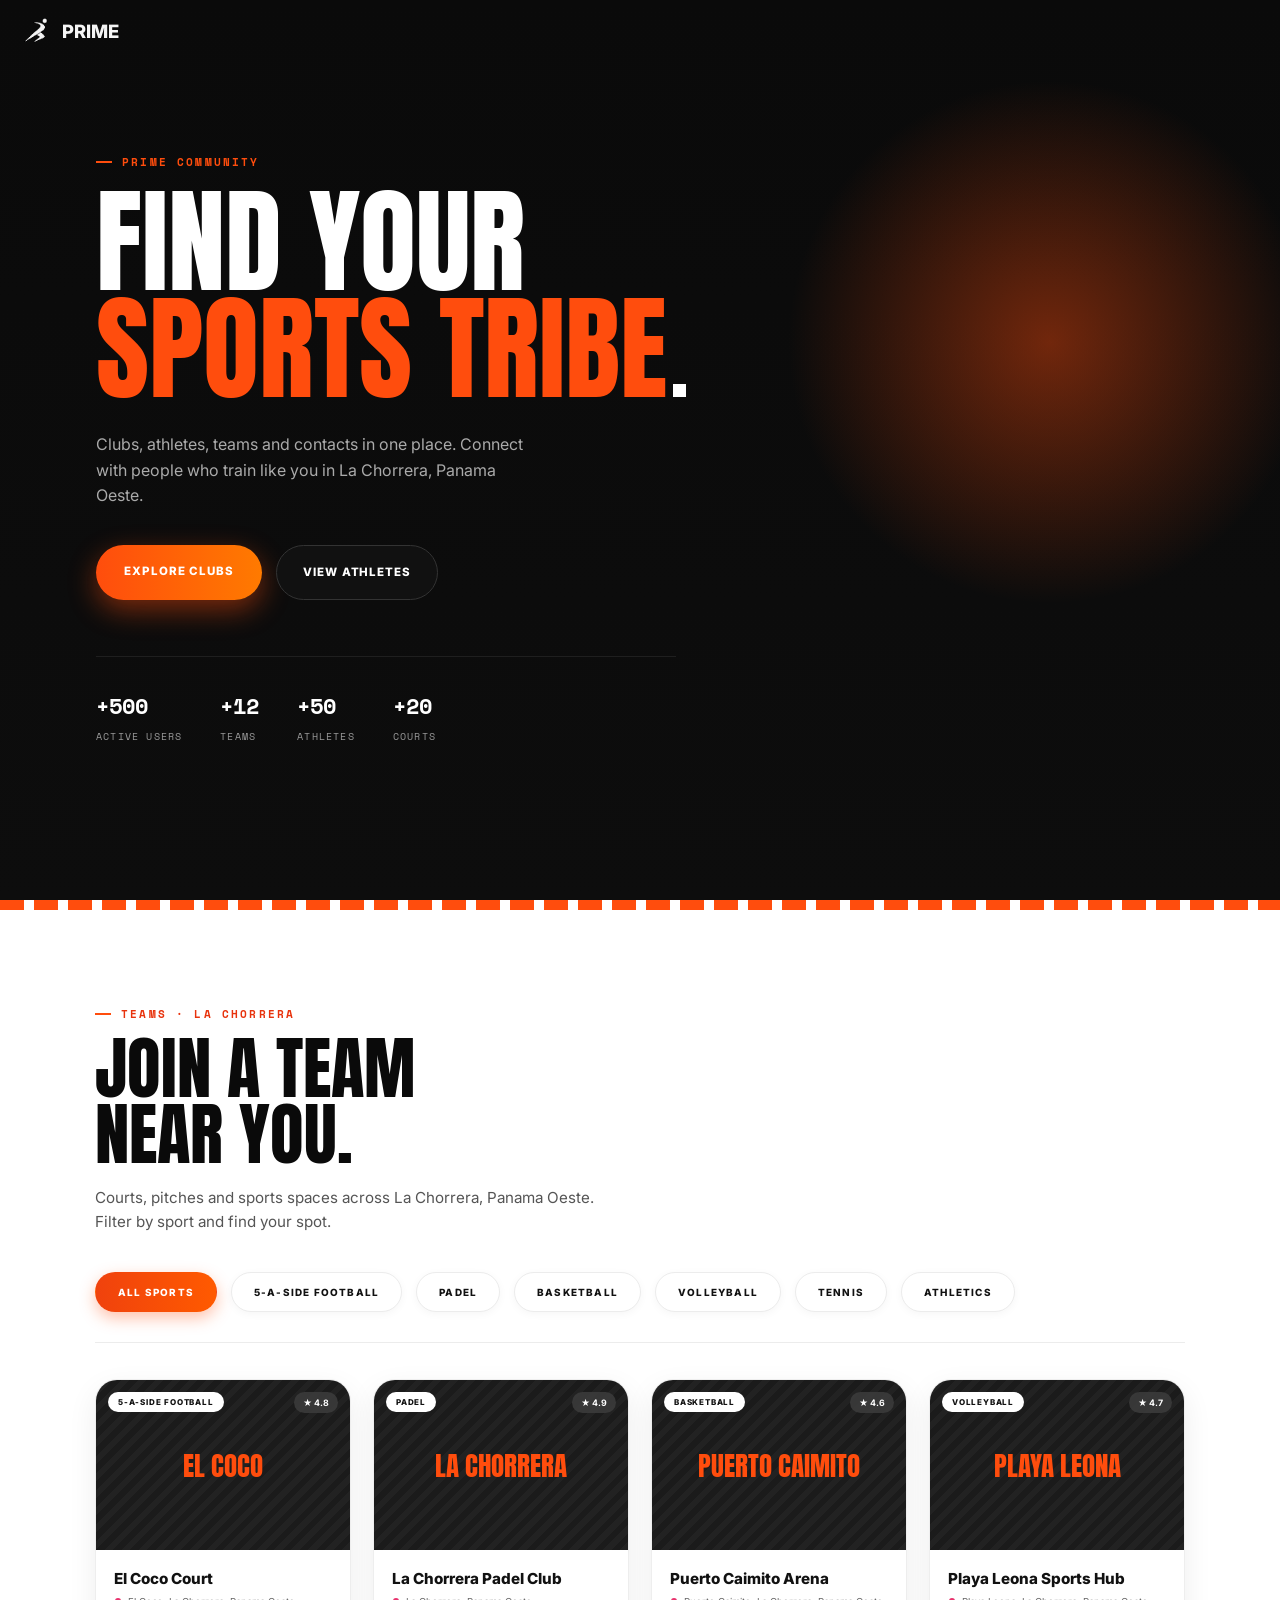
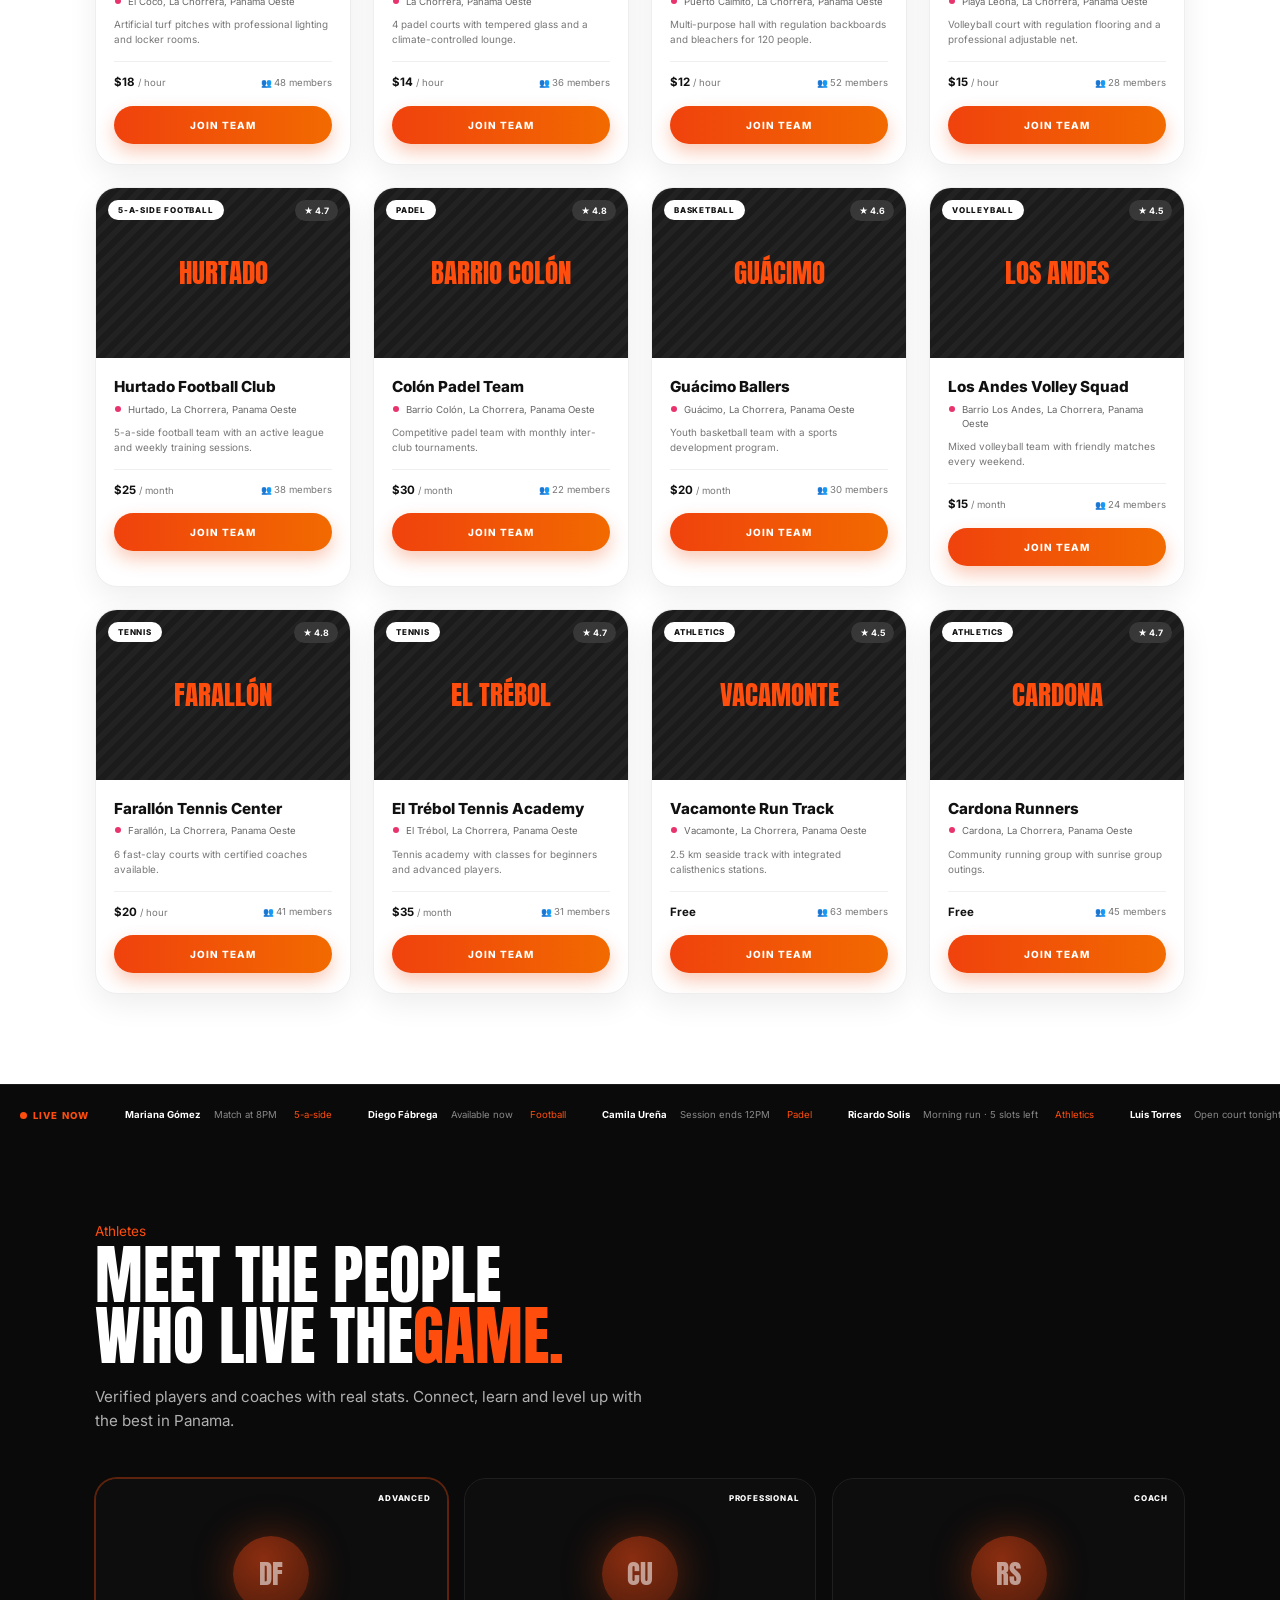
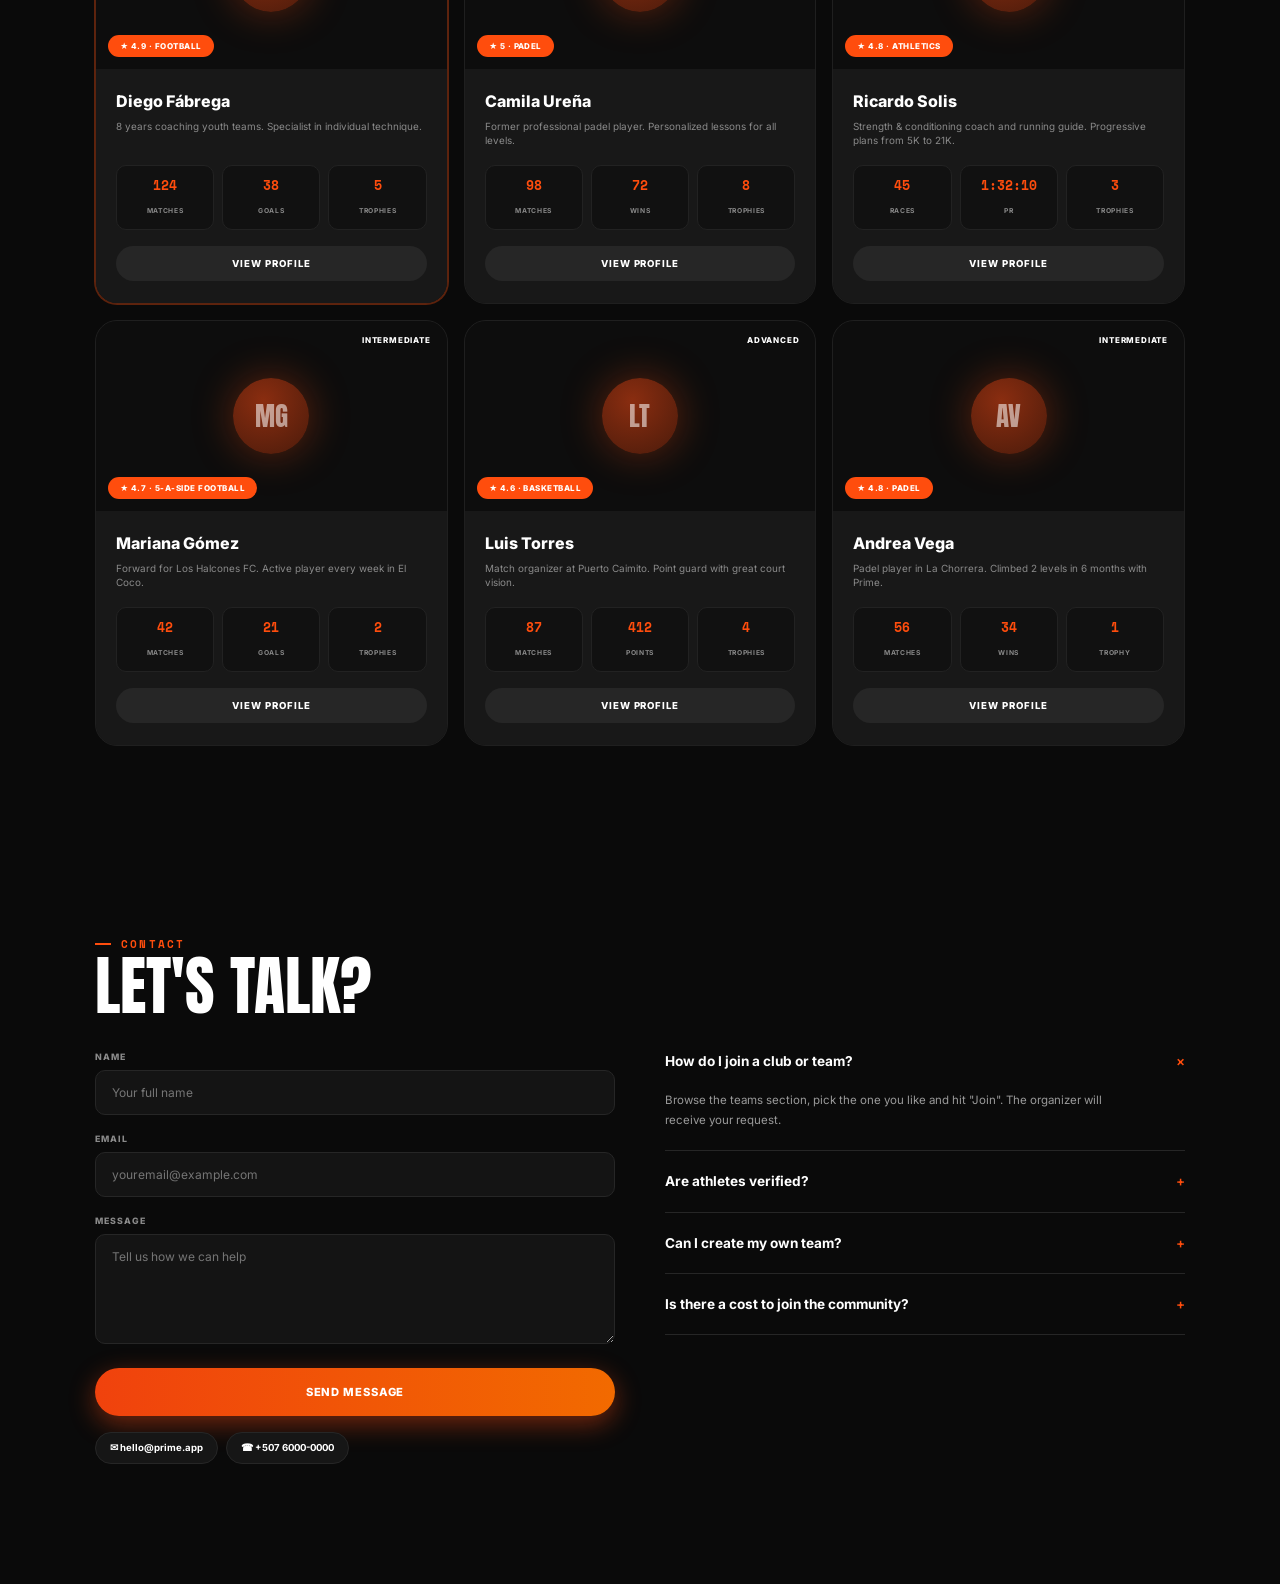
==== commit d5936820: "Add files via upload" ====
--- a/community.html
+++ b/community.html
@@ -14,7 +14,7 @@
   <!-- ===================== HEADER ===================== -->
   <header class="topbar">
     <a href="index.html" class="brand">
-      <img src="images/logo.png" alt="" class="brand-icon">
+      <img src="logo.jpg" alt="" class="brand-icon">
       <span>PRIME</span>
     </a>
   </header>
